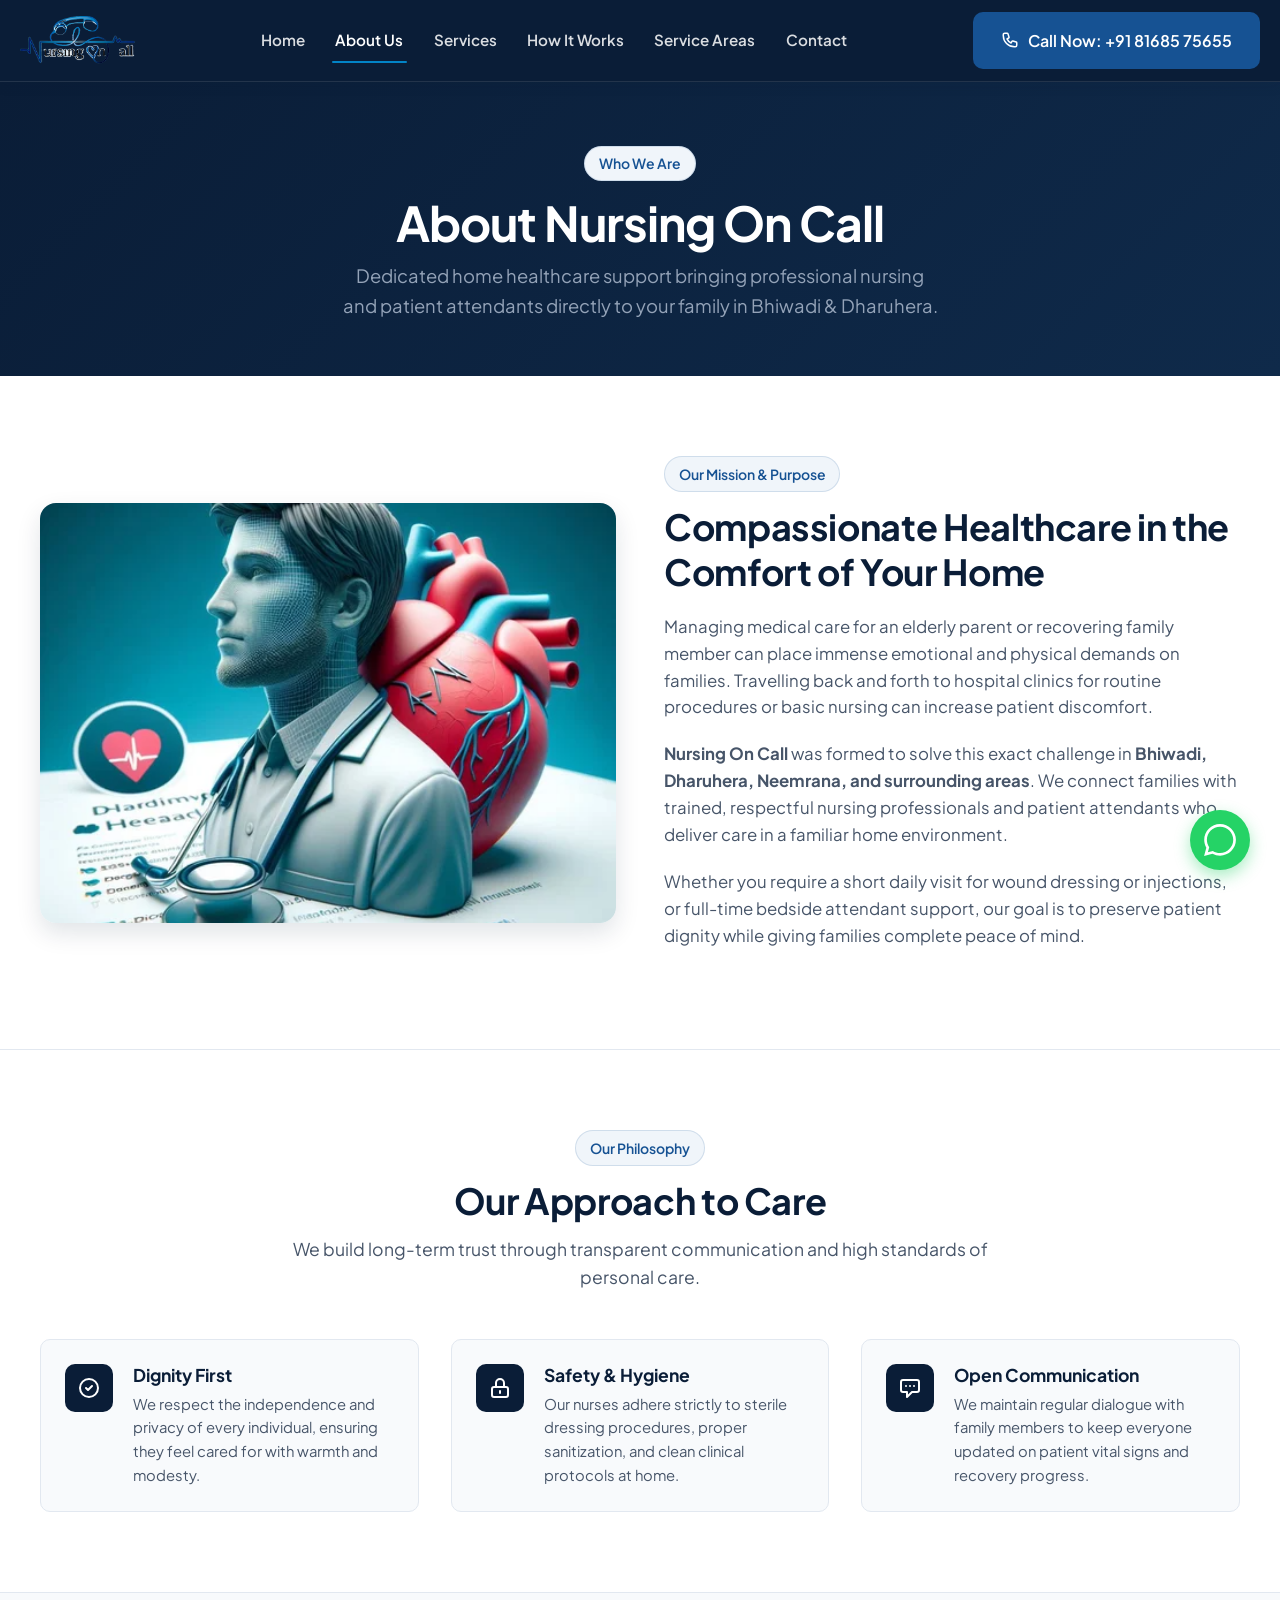
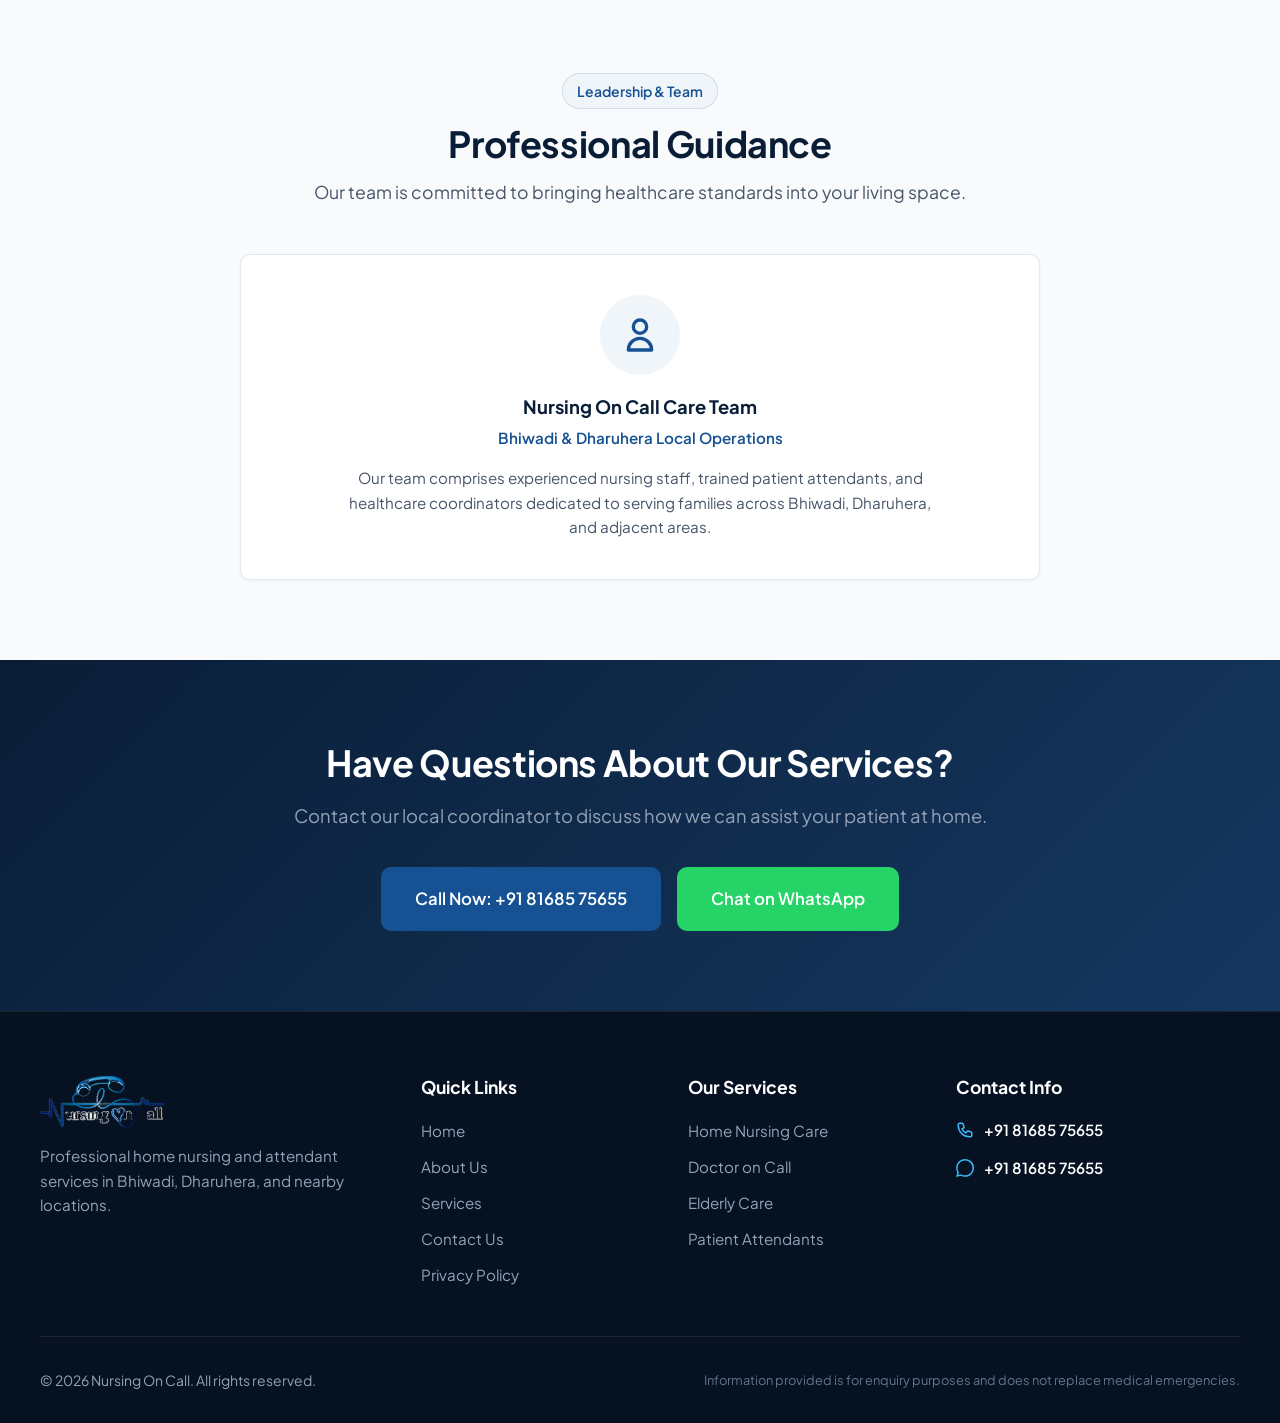
==== about.html @ bca787ae "first commit" ====
<!DOCTYPE html>
<html lang="en">
<head>
  <meta charset="UTF-8">
  <meta name="viewport" content="width=device-width, initial-scale=1.0">
  
  <!-- SEO Primary Meta Tags -->
  <title>About Us | Nursing On Call - Home Healthcare Bhiwadi & Dharuhera</title>
  <meta name="description" content="Learn about Nursing On Call. We provide reliable home nursing care, patient attendants, and senior care in Bhiwadi, Dharuhera & nearby regions. Call +91 81685 75655.">
  <link rel="canonical" href="https://nursingoncall.in/about.html">

  <!-- Open Graph -->
  <meta property="og:type" content="website">
  <meta property="og:url" content="https://nursingoncall.in/about.html">
  <meta property="og:title" content="About Us | Nursing On Call Home Care">
  <meta property="og:description" content="Dedicated home nursing care and patient assistance in Bhiwadi and Dharuhera. Focused on comfort, dignity, and family support.">
  <meta property="og:image" content="https://nursingoncall.in/assets/logo_nusing.png">

  <!-- Google Fonts & Styles -->
  <link rel="preconnect" href="https://fonts.googleapis.com">
  <link rel="preconnect" href="https://fonts.gstatic.com" crossorigin>
  <link href="https://fonts.googleapis.com/css2?family=Plus+Jakarta+Sans:wght@400;500;600;700;800&display=swap" rel="stylesheet">
  <link rel="stylesheet" href="css/style.css">
  <link rel="icon" type="image/jpeg" href="assets/logo_nusing.png">
</head>
<body>

  <!-- ==========================================================================
       SITE HEADER & NAVIGATION
       ========================================================================== -->
  <header class="site-header">
    <div class="container header-inner">
      <a href="index.html" class="brand-logo" aria-label="Nursing On Call Homepage">
        <img src="assets/logo_nusing.png" alt="Nursing On Call Logo" width="220" height="52">
      </a>

      <nav id="navMenu" class="nav-menu" aria-label="Main Navigation">
        <a href="index.html" class="nav-link">Home</a>
        <a href="about.html" class="nav-link active">About Us</a>
        <a href="services.html" class="nav-link">Services</a>
        <a href="index.html#how-it-works" class="nav-link">How It Works</a>
        <a href="index.html#service-areas" class="nav-link">Service Areas</a>
        <a href="contact.html" class="nav-link">Contact</a>
        <div class="mobile-nav-cta">
          <a href="tel:+918168575655" class="btn btn-primary btn-block">Call +91 81685 75655</a>
          <a href="https://wa.me/918168575655?text=Hello%2C%20I%20would%20like%20to%20know%20more%20about%20Nursing%20On%20Call%20services." class="btn btn-whatsapp btn-block" target="_blank" rel="noopener">Chat on WhatsApp</a>
        </div>
      </nav>

      <div class="header-actions">
        <a href="tel:+918168575655" class="btn btn-primary btn-header-call">
          <svg width="18" height="18" fill="none" stroke="currentColor" viewBox="0 0 24 24"><path stroke-linecap="round" stroke-linejoin="round" stroke-width="2" d="M3 5a2 2 0 012-2h3.28a1 1 0 01.948.684l1.498 4.493a1 1 0 01-.502 1.21l-2.257 1.13a11.042 11.042 0 005.516 5.516l1.13-2.257a1 1 0 011.21-.502l4.493 1.498a1 1 0 01.684.949V19a2 2 0 01-2 2h-1C9.716 21 3 14.284 3 6V5z"/></svg>
          Call Now: +91 81685 75655
        </a>

        <button id="mobileNavToggle" class="mobile-nav-toggle" aria-label="Toggle navigation menu" aria-expanded="false">
          <svg width="28" height="28" fill="none" stroke="currentColor" viewBox="0 0 24 24"><path stroke-linecap="round" stroke-linejoin="round" stroke-width="2" d="M4 6h16M4 12h16M4 18h16"/></svg>
        </button>
      </div>
    </div>
  </header>

  <!-- ==========================================================================
       PAGE BANNER
       ========================================================================== -->
  <section class="page-banner">
    <div class="container">
      <span class="section-tag">Who We Are</span>
      <h1>About Nursing On Call</h1>
      <p>Dedicated home healthcare support bringing professional nursing and patient attendants directly to your family in Bhiwadi & Dharuhera.</p>
    </div>
  </section>

  <!-- ==========================================================================
       MAIN ABOUT CONTENT
       ========================================================================== -->
  <section class="human-section">
    <div class="container">
      <div class="human-grid">
        <div class="human-image-wrapper">
          <img src="assets/images/doc_img.png" alt="Home healthcare consultation in Bhiwadi" width="600" height="420" loading="eager">
        </div>
        <div class="human-content">
          <span class="section-tag">Our Mission & Purpose</span>
          <h2>Compassionate Healthcare in the Comfort of Your Home</h2>
          <p>
            Managing medical care for an elderly parent or recovering family member can place immense emotional and physical demands on families. Travelling back and forth to hospital clinics for routine procedures or basic nursing can increase patient discomfort.
          </p>
          <p>
            <strong>Nursing On Call</strong> was formed to solve this exact challenge in <strong>Bhiwadi, Dharuhera, Neemrana, and surrounding areas</strong>. We connect families with trained, respectful nursing professionals and patient attendants who deliver care in a familiar home environment.
          </p>
          <p>
            Whether you require a short daily visit for wound dressing or injections, or full-time bedside attendant support, our goal is to preserve patient dignity while giving families complete peace of mind.
          </p>
        </div>
      </div>
    </div>
  </section>

  <!-- ==========================================================================
       OUR APPROACH TO CARE
       ========================================================================== -->
  <section class="why-us-section">
    <div class="container">
      <div class="section-header">
        <span class="section-tag">Our Philosophy</span>
        <h2>Our Approach to Care</h2>
        <p class="section-desc">We build long-term trust through transparent communication and high standards of personal care.</p>
      </div>

      <div class="why-grid">
        <div class="why-card">
          <div class="why-icon">
            <svg fill="none" stroke="currentColor" viewBox="0 0 24 24"><path stroke-linecap="round" stroke-linejoin="round" stroke-width="2" d="M9 12l2 2 4-4m6 2a9 9 0 11-18 0 9 9 0 0118 0z"/></svg>
          </div>
          <div class="why-content">
            <h3>Dignity First</h3>
            <p>We respect the independence and privacy of every individual, ensuring they feel cared for with warmth and modesty.</p>
          </div>
        </div>

        <div class="why-card">
          <div class="why-icon">
            <svg fill="none" stroke="currentColor" viewBox="0 0 24 24"><path stroke-linecap="round" stroke-linejoin="round" stroke-width="2" d="M12 15v2m-6 4h12a2 2 0 002-2v-6a2 2 0 00-2-2H6a2 2 0 00-2 2v6a2 2 0 002 2zm10-10V7a4 4 0 00-8 0v4h8z"/></svg>
          </div>
          <div class="why-content">
            <h3>Safety & Hygiene</h3>
            <p>Our nurses adhere strictly to sterile dressing procedures, proper sanitization, and clean clinical protocols at home.</p>
          </div>
        </div>

        <div class="why-card">
          <div class="why-icon">
            <svg fill="none" stroke="currentColor" viewBox="0 0 24 24"><path stroke-linecap="round" stroke-linejoin="round" stroke-width="2" d="M8 10h.01M12 10h.01M16 10h.01M9 16H5a2 2 0 01-2-2V6a2 2 0 012-2h14a2 2 0 012 2v8a2 2 0 01-2 2h-5l-5 5v-5z"/></svg>
          </div>
          <div class="why-content">
            <h3>Open Communication</h3>
            <p>We maintain regular dialogue with family members to keep everyone updated on patient vital signs and recovery progress.</p>
          </div>
        </div>
      </div>
    </div>
  </section>

  <!-- ==========================================================================
       BUSINESS OWNER / FOUNDER INFO (EDITABLE PLACEHOLDER SECTION)
       ========================================================================== -->
  <!-- BUSINESS OWNER INFO: Replace or update doctor/founder details below when verified -->
  <section class="trust-section">
    <div class="container">
      <div class="section-header">
        <span class="section-tag">Leadership & Team</span>
        <h2>Professional Guidance</h2>
        <p class="section-desc">Our team is committed to bringing healthcare standards into your living space.</p>
      </div>

      <div class="trust-grid" style="grid-template-columns: 1fr; max-width: 800px; margin: 0 auto;">
        <div class="trust-card" style="text-align: center; padding: 2.5rem;">
          <div style="width: 80px; height: 80px; background-color: var(--blue-light); color: var(--blue-primary); border-radius: 50%; display: flex; align-items: center; justify-content: center; margin: 0 auto 1.25rem auto;">
            <svg width="40" height="40" fill="none" stroke="currentColor" viewBox="0 0 24 24"><path stroke-linecap="round" stroke-linejoin="round" stroke-width="2" d="M16 7a4 4 0 11-8 0 4 4 0 018 0zM12 14a7 7 0 00-7 7h14a7 7 0 00-7-7z"/></svg>
          </div>
          <h3>Nursing On Call Care Team</h3>
          <p style="color: var(--blue-primary); font-weight: 600; margin-bottom: 1rem;">Bhiwadi & Dharuhera Local Operations</p>
          <p style="max-width: 600px; margin: 0 auto;">
            Our team comprises experienced nursing staff, trained patient attendants, and healthcare coordinators dedicated to serving families across Bhiwadi, Dharuhera, and adjacent areas.
          </p>
        </div>
      </div>
    </div>
  </section>

  <!-- ==========================================================================
       FINAL CTA
       ========================================================================== -->
  <section class="final-cta-section">
    <div class="container">
      <div class="final-cta-box">
        <h2>Have Questions About Our Services?</h2>
        <p>Contact our local coordinator to discuss how we can assist your patient at home.</p>
        <div class="final-cta-buttons">
          <a href="tel:+918168575655" class="btn btn-primary btn-lg">Call Now: +91 81685 75655</a>
          <a href="https://wa.me/918168575655?text=Hello%2C%20I%20would%20like%20to%20know%20more%20about%20Nursing%20On%20Call%20services." class="btn btn-whatsapp btn-lg" target="_blank" rel="noopener">Chat on WhatsApp</a>
        </div>
      </div>
    </div>
  </section>

  <!-- ==========================================================================
       SITE FOOTER
       ========================================================================== -->
  <footer class="site-footer">
    <div class="container">
      <div class="footer-grid">
        <div class="footer-brand">
          <img src="assets/logo_nusing.png" alt="Nursing On Call Logo" width="200" height="48">
          <p>Professional home nursing and attendant services in Bhiwadi, Dharuhera, and nearby locations.</p>
        </div>

        <div class="footer-column">
          <h3>Quick Links</h3>
          <ul class="footer-links">
            <li><a href="index.html">Home</a></li>
            <li><a href="about.html">About Us</a></li>
            <li><a href="services.html">Services</a></li>
            <li><a href="contact.html">Contact Us</a></li>
            <li><a href="privacy-policy.html">Privacy Policy</a></li>
          </ul>
        </div>

        <div class="footer-column">
          <h3>Our Services</h3>
          <ul class="footer-links">
            <li><a href="services.html">Home Nursing Care</a></li>
            <li><a href="services.html">Doctor on Call</a></li>
            <li><a href="services.html">Elderly Care</a></li>
            <li><a href="services.html">Patient Attendants</a></li>
          </ul>
        </div>

        <div class="footer-column">
          <h3>Contact Info</h3>
          <div class="footer-contact-info">
            <div class="footer-contact-item">
              <svg width="18" height="18" fill="none" stroke="currentColor" viewBox="0 0 24 24"><path stroke-linecap="round" stroke-linejoin="round" stroke-width="2" d="M3 5a2 2 0 012-2h3.28a1 1 0 01.948.684l1.498 4.493a1 1 0 01-.502 1.21l-2.257 1.13a11.042 11.042 0 005.516 5.516l1.13-2.257a1 1 0 011.21-.502l4.493 1.498a1 1 0 01.684.949V19a2 2 0 01-2 2h-1C9.716 21 3 14.284 3 6V5z"/></svg>
              <span><a href="tel:+918168575655">+91 81685 75655</a></span>
            </div>
            <div class="footer-contact-item">
              <svg width="18" height="18" fill="currentColor" viewBox="0 0 24 24"><path d="M.057 24l1.687-6.163c-1.041-1.804-1.588-3.849-1.587-5.946.003-6.556 5.338-11.891 11.893-11.891 3.181.001 6.167 1.24 8.413 3.488 2.245 2.248 3.481 5.236 3.48 8.414-.003 6.557-5.338 11.892-11.893 11.892-1.99-.001-3.951-.5-5.688-1.448l-6.305 1.654zm6.597-3.807c1.676.995 3.276 1.591 5.392 1.592 5.448 0 9.886-4.434 9.889-9.885.002-5.462-4.415-9.89-9.881-9.892-5.452 0-9.887 4.434-9.889 9.884-.001 2.225.651 3.891 1.746 5.634l-.999 3.648 3.742-.981z"/></svg>
              <span><a href="https://wa.me/918168575655?text=Hello%2C%20I%20would%20like%20to%20know%20more%20about%20Nursing%20On%20Call%20services." target="_blank" rel="noopener">+91 81685 75655</a></span>
            </div>
          </div>
        </div>
      </div>

      <div class="footer-bottom">
        <div>© 2026 Nursing On Call. All rights reserved.</div>
        <div class="footer-disclaimer">Information provided is for enquiry purposes and does not replace medical emergencies.</div>
      </div>
    </div>
  </footer>

  <!-- MOBILE BOTTOM BAR & FLOATING WHATSAPP -->
  <div class="mobile-bottom-bar">
    <a href="tel:+918168575655" class="mobile-action-btn call-btn">Call Now</a>
    <a href="https://wa.me/918168575655?text=Hello%2C%20I%20would%20like%20to%20know%20more%20about%20Nursing%20On%20Call%20services." class="mobile-action-btn wa-btn" target="_blank" rel="noopener">WhatsApp</a>
  </div>

  <a href="https://wa.me/918168575655?text=Hello%2C%20I%20would%20like%20to%20know%20more%20about%20Nursing%20On%20Call%20services." class="floating-wa-btn" target="_blank" rel="noopener" aria-label="Chat on WhatsApp">
    <svg viewBox="0 0 24 24"><path d="M.057 24l1.687-6.163c-1.041-1.804-1.588-3.849-1.587-5.946.003-6.556 5.338-11.891 11.893-11.891 3.181.001 6.167 1.24 8.413 3.488 2.245 2.248 3.481 5.236 3.48 8.414-.003 6.557-5.338 11.892-11.893 11.892-1.99-.001-3.951-.5-5.688-1.448l-6.305 1.654zm6.597-3.807c1.676.995 3.276 1.591 5.392 1.592 5.448 0 9.886-4.434 9.889-9.885.002-5.462-4.415-9.89-9.881-9.892-5.452 0-9.887 4.434-9.889 9.884-.001 2.225.651 3.891 1.746 5.634l-.999 3.648 3.742-.981z"/></svg>
  </a>

  <script src="js/main.js"></script>
</body>
</html>
---- css/style.css ----
/* ==========================================================================
   NURSING ON CALL - OFFICIAL BRAND STYLESHEET
   Domain: nursingoncall.in
   Location: Bhiwadi / Dharuhera, India (+91 81685 75655)
   ========================================================================== */

/* --------------------------------------------------------------------------
   1. DESIGN SYSTEM & CSS VARIABLES
   -------------------------------------------------------------------------- */
:root {
  /* Brand Color Palette (Derived from logo_nusing.png) */
  --navy-dark: #0A1D37;      /* Deep professional dark navy for header/footer */
  --navy-surface: #0F2A4A;   /* Secondary dark surface */
  --blue-primary: #165293;   /* Healthcare blue - primary CTAs & badges */
  --blue-hover: #103F74;     /* Darker blue hover state */
  --blue-light: #F0F5FA;     /* Soft sky blue background for cards/sections */
  --blue-border: #CBD5E1;    /* Subtle border accent */
  --blue-accent: #0284C7;    /* Vibrant accent blue */
  
  /* WhatsApp Brand Color */
  --wa-green: #25D366;
  --wa-green-dark: #1DA851;

  /* Neutral Spectrum */
  --text-main: #0F172A;      /* Primary high-contrast text */
  --text-muted: #475569;     /* Secondary descriptive text */
  --bg-page: #F8FAFC;        /* Body background */
  --bg-white: #FFFFFF;       /* Card white background */
  --border-light: #E2E8F0;   /* Light divider border */

  /* Typography */
  --font-family: 'Plus Jakarta Sans', system-ui, -apple-system, BlinkMacSystemFont, 'Segoe UI', Roboto, sans-serif;
  
  /* Layout & Spacing */
  --container-max: 1240px;
  --radius-sm: 6px;
  --radius-md: 10px;
  --radius-lg: 16px;
  --radius-full: 9999px;
  
  /* Elevation Shadows */
  --shadow-sm: 0 1px 3px rgba(10, 29, 55, 0.06);
  --shadow-md: 0 4px 12px rgba(10, 29, 55, 0.08);
  --shadow-lg: 0 10px 25px rgba(10, 29, 55, 0.12);

  /* Transitions */
  --transition-fast: 0.2s ease;
  --transition-normal: 0.3s ease;
}

/* --------------------------------------------------------------------------
   2. RESET & BASE STYLES
   -------------------------------------------------------------------------- */
*, *::before, *::after {
  box-sizing: border-box;
  margin: 0;
  padding: 0;
}

html {
  font-size: 16px;
  scroll-behavior: smooth;
  -webkit-text-size-adjust: 100%;
}

body {
  font-family: var(--font-family);
  color: var(--text-main);
  background-color: var(--bg-page);
  line-height: 1.6;
  -webkit-font-smoothing: antialiased;
  padding-bottom: 70px; /* Space for mobile bottom action bar */
}

@media (min-width: 768px) {
  body {
    padding-bottom: 0;
  }
}

img {
  max-width: 100%;
  height: auto;
  display: block;
}

a {
  color: var(--blue-primary);
  text-decoration: none;
  transition: color var(--transition-fast);
}

a:hover {
  color: var(--blue-hover);
}

button, input, select, textarea {
  font-family: inherit;
  font-size: inherit;
}

/* Focus styles for Accessibility */
:focus-visible {
  outline: 3px solid var(--blue-accent);
  outline-offset: 2px;
}

.container {
  width: 100%;
  max-width: var(--container-max);
  margin: 0 auto;
  padding: 0 1.25rem;
}

.sr-only {
  position: absolute;
  width: 1px;
  height: 1px;
  padding: 0;
  margin: -1px;
  overflow: hidden;
  clip: rect(0, 0, 0, 0);
  white-space: nowrap;
  border-width: 0;
}

/* --------------------------------------------------------------------------
   3. TYPOGRAPHY & SECTION HEADINGS
   -------------------------------------------------------------------------- */
h1, h2, h3, h4, h5, h6 {
  color: var(--navy-dark);
  font-weight: 700;
  line-height: 1.25;
}

h1 {
  font-size: clamp(2rem, 4vw, 3rem);
  letter-spacing: -0.02em;
}

h2 {
  font-size: clamp(1.6rem, 3vw, 2.25rem);
  letter-spacing: -0.01em;
}

h3 {
  font-size: clamp(1.2rem, 2vw, 1.5rem);
}

.section-tag {
  display: inline-flex;
  align-items: center;
  gap: 0.5rem;
  padding: 0.35rem 0.85rem;
  background-color: var(--blue-light);
  color: var(--blue-primary);
  font-size: 0.875rem;
  font-weight: 600;
  border-radius: var(--radius-full);
  margin-bottom: 0.75rem;
  border: 1px solid rgba(22, 82, 147, 0.15);
}

.section-header {
  text-align: center;
  max-width: 720px;
  margin: 0 auto 3rem auto;
}

.section-header.left-aligned {
  text-align: left;
  margin-left: 0;
}

.section-desc {
  color: var(--text-muted);
  font-size: 1.1rem;
  margin-top: 0.75rem;
}

/* --------------------------------------------------------------------------
   4. BUTTONS & CALL-TO-ACTIONS
   -------------------------------------------------------------------------- */
.btn {
  display: inline-flex;
  align-items: center;
  justify-content: center;
  gap: 0.6rem;
  padding: 0.85rem 1.6rem;
  font-weight: 600;
  font-size: 1rem;
  border-radius: var(--radius-md);
  border: 2px solid transparent;
  cursor: pointer;
  transition: all var(--transition-fast);
  text-align: center;
  white-space: nowrap;
}

.btn-primary {
  background-color: var(--blue-primary);
  color: var(--bg-white);
}

.btn-primary:hover {
  background-color: var(--blue-hover);
  color: var(--bg-white);
  box-shadow: 0 4px 12px rgba(22, 82, 147, 0.25);
}

.btn-whatsapp {
  background-color: var(--wa-green);
  color: var(--bg-white);
}

.btn-whatsapp:hover {
  background-color: var(--wa-green-dark);
  color: var(--bg-white);
  box-shadow: 0 4px 12px rgba(37, 211, 102, 0.3);
}

.btn-outline {
  background-color: transparent;
  color: var(--navy-dark);
  border-color: var(--border-light);
}

.btn-outline:hover {
  background-color: var(--blue-light);
  border-color: var(--blue-primary);
  color: var(--blue-primary);
}

.btn-outline-white {
  background-color: transparent;
  color: var(--bg-white);
  border-color: rgba(255, 255, 255, 0.4);
}

.btn-outline-white:hover {
  background-color: rgba(255, 255, 255, 0.15);
  border-color: var(--bg-white);
  color: var(--bg-white);
}

.btn-lg {
  padding: 1.05rem 2rem;
  font-size: 1.05rem;
}

.btn-sm {
  padding: 0.5rem 1rem;
  font-size: 0.875rem;
}

.btn-block {
  width: 100%;
}

/* --------------------------------------------------------------------------
   5. HEADER & NAVIGATION (FIXED & RESPONSIVE)
   -------------------------------------------------------------------------- */
.site-header {
  position: sticky;
  top: 0;
  z-index: 1000;
  background-color: var(--navy-dark);
  border-bottom: 1px solid rgba(255, 255, 255, 0.1);
  box-shadow: var(--shadow-md);
}

.header-inner {
  display: flex;
  align-items: center;
  justify-content: space-between;
  gap: 1.5rem;
  min-height: 80px;
  padding: 0.75rem 0;
}

.brand-logo {
  display: flex;
  align-items: center;
  flex-shrink: 0;
  text-decoration: none;
}

.brand-logo img {
  height: 48px;
  max-height: 48px;
  width: auto;
  object-fit: contain;
  border-radius: var(--radius-sm);
  transition: transform var(--transition-fast);
}

.brand-logo:hover img {
  transform: scale(1.02);
}

.nav-menu {
  display: flex;
  align-items: center;
  gap: 1.5rem;
  list-style: none;
  margin: 0;
  padding: 0;
}

.nav-link {
  color: rgba(255, 255, 255, 0.85);
  font-size: 0.95rem;
  font-weight: 600;
  padding: 0.4rem 0.2rem;
  position: relative;
  white-space: nowrap;
  transition: color var(--transition-fast);
}

.nav-link:hover,
.nav-link.active {
  color: var(--bg-white);
}

.nav-link.active::after {
  content: '';
  position: absolute;
  bottom: -4px;
  left: 0;
  width: 100%;
  height: 2px;
  background-color: var(--blue-accent);
  border-radius: 2px;
}

/* Mobile CTAs strictly hidden on desktop */
.mobile-nav-cta {
  display: none !important;
}

.header-actions {
  display: flex;
  align-items: center;
  gap: 1rem;
  flex-shrink: 0;
}

.mobile-nav-toggle {
  display: none;
  background: transparent;
  border: 1px solid rgba(255, 255, 255, 0.2);
  border-radius: var(--radius-sm);
  color: var(--bg-white);
  font-size: 1.5rem;
  cursor: pointer;
  padding: 0.4rem 0.6rem;
  align-items: center;
  justify-content: center;
  transition: background-color var(--transition-fast);
}

.mobile-nav-toggle:hover {
  background-color: rgba(255, 255, 255, 0.1);
}

/* --------------------------------------------------------------------------
   RESPONSIVE NAVBAR (MOBILE & TABLET: <= 991px)
   -------------------------------------------------------------------------- */
@media (max-width: 991px) {
  .header-inner {
    min-height: 70px;
    height: 70px;
    padding: 0.5rem 0;
  }

  .brand-logo img {
    height: 42px;
    max-height: 42px;
  }

  .header-actions .btn-header-call span {
    display: none; /* Icon-only on mobile header to save space */
  }

  .header-actions .btn-header-call {
    padding: 0.5rem 0.75rem;
    font-size: 0.875rem;
  }

  .mobile-nav-toggle {
    display: flex;
  }

  .nav-menu {
    position: fixed;
    top: 70px;
    left: 0;
    width: 100%;
    height: calc(100vh - 70px);
    background-color: var(--navy-dark);
    flex-direction: column;
    align-items: stretch;
    padding: 1.5rem 1.25rem;
    gap: 0.5rem;
    overflow-y: auto;
    box-shadow: var(--shadow-lg);
    border-bottom: 3px solid var(--blue-primary);
    transform: translateY(-120%);
    opacity: 0;
    visibility: hidden;
    transition: transform 0.3s cubic-bezier(0.16, 1, 0.3, 1), opacity 0.3s ease, visibility 0.3s ease;
    z-index: 999;
  }

  .nav-menu.is-active {
    transform: translateY(0);
    opacity: 1;
    visibility: visible;
  }

  .nav-link {
    display: block;
    font-size: 1.1rem;
    padding: 0.85rem 1rem;
    border-radius: var(--radius-md);
    border-bottom: 1px solid rgba(255, 255, 255, 0.05);
  }

  .nav-link:hover,
  .nav-link.active {
    background-color: rgba(255, 255, 255, 0.08);
  }

  .nav-link.active::after {
    display: none;
  }

  .mobile-nav-cta {
    display: flex !important;
    flex-direction: column;
    gap: 0.75rem;
    margin-top: 1.5rem;
    padding-top: 1.5rem;
    border-top: 1px solid rgba(255, 255, 255, 0.15);
  }
}

/* --------------------------------------------------------------------------
   6. HERO SECTION
   -------------------------------------------------------------------------- */
.hero-section {
  position: relative;
  background: linear-gradient(135deg, var(--navy-dark) 0%, var(--navy-surface) 100%);
  color: var(--bg-white);
  padding: 3.5rem 0 4.5rem 0;
  overflow: hidden;
}

.hero-grid {
  display: grid;
  grid-template-columns: 1fr;
  gap: 2.5rem;
  align-items: center;
}

@media (min-width: 992px) {
  .hero-grid {
    grid-template-columns: 1.15fr 0.85fr;
    gap: 3.5rem;
  }
}

.hero-content h1 {
  color: var(--bg-white);
  margin-bottom: 1.25rem;
}

.hero-content .highlight {
  color: #38BDF8;
}

.hero-subtitle {
  font-size: 1.2rem;
  color: #94A3B8;
  margin-bottom: 2rem;
  max-width: 600px;
  line-height: 1.6;
}

.hero-ctas {
  display: flex;
  flex-wrap: wrap;
  gap: 1rem;
  margin-bottom: 2.5rem;
}

.hero-badge-strip {
  display: flex;
  flex-wrap: wrap;
  gap: 1rem 1.5rem;
  padding-top: 1.5rem;
  border-top: 1px solid rgba(255, 255, 255, 0.12);
}

.hero-trust-item {
  display: flex;
  align-items: center;
  gap: 0.5rem;
  font-size: 0.9rem;
  color: #CBD5E1;
}

.hero-trust-item svg {
  color: #38BDF8;
  flex-shrink: 0;
}

.hero-image-wrapper {
  position: relative;
  border-radius: var(--radius-lg);
  overflow: hidden;
  box-shadow: 0 20px 40px rgba(0, 0, 0, 0.3);
  border: 3px solid rgba(255, 255, 255, 0.15);
}

.hero-image-wrapper img {
  width: 100%;
  height: 420px;
  object-fit: cover;
}

.hero-floating-card {
  position: absolute;
  bottom: 1.25rem;
  left: 1.25rem;
  background-color: rgba(10, 29, 55, 0.92);
  backdrop-filter: blur(8px);
  padding: 0.85rem 1.25rem;
  border-radius: var(--radius-md);
  border: 1px solid rgba(255, 255, 255, 0.15);
  display: flex;
  align-items: center;
  gap: 0.85rem;
  color: var(--bg-white);
  box-shadow: var(--shadow-md);
}

.hero-floating-card-icon {
  width: 40px;
  height: 40px;
  background-color: var(--blue-primary);
  border-radius: 50%;
  display: flex;
  align-items: center;
  justify-content: center;
}

/* --------------------------------------------------------------------------
   7. QUICK SERVICES SECTION
   -------------------------------------------------------------------------- */
.services-section {
  padding: 5rem 0;
  background-color: var(--bg-page);
}

.services-grid {
  display: grid;
  grid-template-columns: repeat(1, 1fr);
  gap: 1.5rem;
}

@media (min-width: 640px) {
  .services-grid {
    grid-template-columns: repeat(2, 1fr);
  }
}

@media (min-width: 1024px) {
  .services-grid {
    grid-template-columns: repeat(4, 1fr);
  }
}

.service-card {
  background-color: var(--bg-white);
  border: 1px solid var(--border-light);
  border-radius: var(--radius-md);
  padding: 1.75rem 1.5rem;
  display: flex;
  flex-direction: column;
  height: 100%;
  transition: transform var(--transition-fast), box-shadow var(--transition-fast), border-color var(--transition-fast);
}

.service-card:hover {
  transform: translateY(-4px);
  box-shadow: var(--shadow-md);
  border-color: var(--blue-primary);
}

.service-icon {
  width: 52px;
  height: 52px;
  border-radius: var(--radius-md);
  background-color: var(--blue-light);
  color: var(--blue-primary);
  display: flex;
  align-items: center;
  justify-content: center;
  margin-bottom: 1.25rem;
}

.service-icon svg {
  width: 28px;
  height: 28px;
}

.service-card h3 {
  font-size: 1.2rem;
  margin-bottom: 0.6rem;
}

.service-card p {
  color: var(--text-muted);
  font-size: 0.95rem;
  margin-bottom: 1.5rem;
  flex-grow: 1;
}

.service-card .btn-service-enquire {
  margin-top: auto;
}

/* --------------------------------------------------------------------------
   8. WHY CHOOSE NURSING ON CALL
   -------------------------------------------------------------------------- */
.why-us-section {
  padding: 5rem 0;
  background-color: var(--bg-white);
  border-top: 1px solid var(--border-light);
  border-bottom: 1px solid var(--border-light);
}

.why-grid {
  display: grid;
  grid-template-columns: repeat(1, 1fr);
  gap: 2rem;
}

@media (min-width: 768px) {
  .why-grid {
    grid-template-columns: repeat(2, 1fr);
  }
}

@media (min-width: 1024px) {
  .why-grid {
    grid-template-columns: repeat(3, 1fr);
  }
}

.why-card {
  display: flex;
  gap: 1.25rem;
  padding: 1.5rem;
  background-color: var(--bg-page);
  border-radius: var(--radius-md);
  border: 1px solid var(--border-light);
}

.why-icon {
  width: 48px;
  height: 48px;
  background-color: var(--navy-dark);
  color: var(--bg-white);
  border-radius: var(--radius-md);
  display: flex;
  align-items: center;
  justify-content: center;
  flex-shrink: 0;
}

.why-icon svg {
  width: 24px;
  height: 24px;
}

.why-content h3 {
  font-size: 1.1rem;
  margin-bottom: 0.4rem;
}

.why-content p {
  color: var(--text-muted);
  font-size: 0.925rem;
}

/* --------------------------------------------------------------------------
   9. HOW IT WORKS
   -------------------------------------------------------------------------- */
.how-it-works-section {
  padding: 5rem 0;
  background-color: var(--blue-light);
}

.steps-grid {
  display: grid;
  grid-template-columns: repeat(1, 1fr);
  gap: 1.75rem;
}

@media (min-width: 640px) {
  .steps-grid {
    grid-template-columns: repeat(2, 1fr);
  }
}

@media (min-width: 1024px) {
  .steps-grid {
    grid-template-columns: repeat(4, 1fr);
  }
}

.step-card {
  background-color: var(--bg-white);
  border-radius: var(--radius-md);
  padding: 2rem 1.5rem;
  position: relative;
  box-shadow: var(--shadow-sm);
  border: 1px solid var(--border-light);
}

.step-number {
  font-size: 2.25rem;
  font-weight: 800;
  color: var(--blue-primary);
  opacity: 0.85;
  line-height: 1;
  margin-bottom: 1rem;
}

.step-card h3 {
  font-size: 1.15rem;
  margin-bottom: 0.5rem;
}

.step-card p {
  color: var(--text-muted);
  font-size: 0.95rem;
}

/* --------------------------------------------------------------------------
   10. HUMAN CARE / ABOUT SECTION
   -------------------------------------------------------------------------- */
.human-section {
  padding: 5rem 0;
  background-color: var(--bg-white);
}

.human-grid {
  display: grid;
  grid-template-columns: 1fr;
  gap: 3rem;
  align-items: center;
}

@media (min-width: 992px) {
  .human-grid {
    grid-template-columns: 1fr 1fr;
  }
}

.human-image-wrapper {
  position: relative;
  border-radius: var(--radius-lg);
  overflow: hidden;
  box-shadow: var(--shadow-lg);
}

.human-image-wrapper img {
  width: 100%;
  height: 420px;
  object-fit: cover;
}

.human-content h2 {
  margin-bottom: 1.25rem;
}

.human-content p {
  color: var(--text-muted);
  font-size: 1.05rem;
  margin-bottom: 1.25rem;
}

.human-bullet-list {
  list-style: none;
  margin: 1.5rem 0 2rem 0;
  display: flex;
  flex-direction: column;
  gap: 0.75rem;
}

.human-bullet-item {
  display: flex;
  align-items: flex-start;
  gap: 0.75rem;
  font-weight: 600;
  color: var(--navy-dark);
}

.human-bullet-item svg {
  color: var(--blue-primary);
  flex-shrink: 0;
  margin-top: 3px;
}

/* --------------------------------------------------------------------------
   11. SERVICE AREAS SECTION
   -------------------------------------------------------------------------- */
.service-areas-section {
  padding: 4.5rem 0;
  background-color: var(--navy-dark);
  color: var(--bg-white);
  text-align: center;
}

.service-areas-section h2 {
  color: var(--bg-white);
  margin-bottom: 0.5rem;
}

.service-areas-section .section-desc {
  color: #94A3B8;
}

.locations-grid {
  display: flex;
  flex-wrap: wrap;
  justify-content: center;
  gap: 1rem;
  margin-top: 2rem;
}

.location-chip {
  background-color: rgba(255, 255, 255, 0.08);
  border: 1px solid rgba(255, 255, 255, 0.15);
  color: var(--bg-white);
  padding: 0.75rem 1.5rem;
  border-radius: var(--radius-full);
  font-weight: 600;
  display: flex;
  align-items: center;
  gap: 0.5rem;
  transition: all var(--transition-fast);
}

.location-chip:hover {
  background-color: var(--blue-primary);
  border-color: var(--blue-primary);
}

.location-chip svg {
  color: #38BDF8;
}

/* --------------------------------------------------------------------------
   12. TRUST & SAFETY SECTION
   -------------------------------------------------------------------------- */
.trust-section {
  padding: 5rem 0;
  background-color: var(--bg-page);
}

.trust-grid {
  display: grid;
  grid-template-columns: repeat(1, 1fr);
  gap: 1.5rem;
}

@media (min-width: 768px) {
  .trust-grid {
    grid-template-columns: repeat(3, 1fr);
  }
}

.trust-card {
  background-color: var(--bg-white);
  padding: 2rem;
  border-radius: var(--radius-md);
  border: 1px solid var(--border-light);
  box-shadow: var(--shadow-sm);
}

.trust-card h3 {
  font-size: 1.15rem;
  margin-bottom: 0.5rem;
  color: var(--navy-dark);
}

.trust-card p {
  color: var(--text-muted);
  font-size: 0.95rem;
}

/* --------------------------------------------------------------------------
   13. TESTIMONIALS SECTION
   -------------------------------------------------------------------------- */
.testimonials-section {
  padding: 5rem 0;
  background-color: var(--bg-white);
}

.testimonials-grid {
  display: grid;
  grid-template-columns: repeat(1, 1fr);
  gap: 1.5rem;
}

@media (min-width: 768px) {
  .testimonials-grid {
    grid-template-columns: repeat(3, 1fr);
  }
}

.testimonial-card {
  background-color: var(--bg-page);
  padding: 2rem;
  border-radius: var(--radius-md);
  border: 1px solid var(--border-light);
  display: flex;
  flex-direction: column;
  justify-content: space-between;
}

.testimonial-text {
  font-style: italic;
  color: var(--text-main);
  margin-bottom: 1.5rem;
}

.testimonial-author {
  display: flex;
  align-items: center;
  gap: 0.85rem;
}

.author-avatar {
  width: 44px;
  height: 44px;
  background-color: var(--blue-light);
  color: var(--blue-primary);
  border-radius: 50%;
  display: flex;
  align-items: center;
  justify-content: center;
  font-weight: 700;
}

.author-info h4 {
  font-size: 0.95rem;
  margin-bottom: 0.1rem;
}

.author-info span {
  font-size: 0.825rem;
  color: var(--text-muted);
}

.placeholder-badge {
  display: inline-block;
  background-color: #FEF3C7;
  color: #92400E;
  font-size: 0.75rem;
  font-weight: 600;
  padding: 0.2rem 0.5rem;
  border-radius: 4px;
  margin-bottom: 0.75rem;
}

/* --------------------------------------------------------------------------
   14. FAQ SECTION
   -------------------------------------------------------------------------- */
.faq-section {
  padding: 5rem 0;
  background-color: var(--blue-light);
}

.faq-container {
  max-width: 800px;
  margin: 0 auto;
}

.faq-item {
  background-color: var(--bg-white);
  border-radius: var(--radius-md);
  margin-bottom: 1rem;
  border: 1px solid var(--border-light);
  overflow: hidden;
}

.faq-question {
  width: 100%;
  text-align: left;
  padding: 1.25rem 1.5rem;
  background: none;
  border: none;
  font-size: 1.1rem;
  font-weight: 600;
  color: var(--navy-dark);
  display: flex;
  align-items: center;
  justify-content: space-between;
  cursor: pointer;
  gap: 1rem;
}

.faq-question:hover {
  background-color: var(--bg-page);
}

.faq-icon {
  width: 24px;
  height: 24px;
  transition: transform var(--transition-normal);
  color: var(--blue-primary);
  flex-shrink: 0;
}

.faq-item.is-open .faq-icon {
  transform: rotate(180deg);
}

.faq-answer {
  max-height: 0;
  overflow: hidden;
  transition: max-height var(--transition-normal);
}

.faq-answer-inner {
  padding: 0 1.5rem 1.5rem 1.5rem;
  color: var(--text-muted);
  font-size: 1rem;
  line-height: 1.6;
}

/* --------------------------------------------------------------------------
   15. FINAL CTA SECTION
   -------------------------------------------------------------------------- */
.final-cta-section {
  padding: 5rem 0;
  background: linear-gradient(135deg, var(--navy-dark) 0%, #153860 100%);
  color: var(--bg-white);
  text-align: center;
}

.final-cta-box {
  max-width: 760px;
  margin: 0 auto;
}

.final-cta-box h2 {
  color: var(--bg-white);
  margin-bottom: 1rem;
}

.final-cta-box p {
  color: #94A3B8;
  font-size: 1.15rem;
  margin-bottom: 2.25rem;
}

.final-cta-buttons {
  display: flex;
  justify-content: center;
  flex-wrap: wrap;
  gap: 1rem;
}

/* --------------------------------------------------------------------------
   16. FOOTER
   -------------------------------------------------------------------------- */
.site-footer {
  background-color: #061122;
  color: #94A3B8;
  padding: 4rem 0 2rem 0;
  border-top: 1px solid rgba(255, 255, 255, 0.08);
}

.footer-grid {
  display: grid;
  grid-template-columns: repeat(1, 1fr);
  gap: 2.5rem;
  margin-bottom: 3rem;
}

@media (min-width: 768px) {
  .footer-grid {
    grid-template-columns: 1.5fr 1fr 1fr 1.25fr;
  }
}

.footer-brand img {
  height: 52px;
  width: auto;
  margin-bottom: 1rem;
  border-radius: var(--radius-sm);
}

.footer-brand p {
  font-size: 0.95rem;
  line-height: 1.6;
}

.footer-column h3 {
  color: var(--bg-white);
  font-size: 1.1rem;
  margin-bottom: 1.25rem;
}

.footer-links {
  list-style: none;
  display: flex;
  flex-direction: column;
  gap: 0.65rem;
}

.footer-links a {
  color: #94A3B8;
  font-size: 0.95rem;
}

.footer-links a:hover {
  color: var(--bg-white);
}

.footer-contact-info {
  display: flex;
  flex-direction: column;
  gap: 0.85rem;
  font-size: 0.95rem;
}

.footer-contact-item {
  display: flex;
  align-items: flex-start;
  gap: 0.65rem;
}

.footer-contact-item svg {
  color: #38BDF8;
  flex-shrink: 0;
  margin-top: 3px;
}

.footer-contact-item a {
  color: var(--bg-white);
  font-weight: 600;
}

.footer-bottom {
  padding-top: 2rem;
  border-top: 1px solid rgba(255, 255, 255, 0.08);
  display: flex;
  flex-direction: column;
  align-items: center;
  gap: 1rem;
  text-align: center;
  font-size: 0.875rem;
}

@media (min-width: 768px) {
  .footer-bottom {
    flex-direction: row;
    justify-content: space-between;
    text-align: left;
  }
}

.footer-disclaimer {
  max-width: 600px;
  font-size: 0.8rem;
  color: #64748B;
}

/* --------------------------------------------------------------------------
   17. PERSISTENT MOBILE BOTTOM ACTION BAR
   -------------------------------------------------------------------------- */
.mobile-bottom-bar {
  display: flex;
  position: fixed;
  bottom: 0;
  left: 0;
  width: 100%;
  height: 64px;
  background-color: var(--navy-dark);
  border-top: 1px solid rgba(255, 255, 255, 0.15);
  z-index: 999;
  box-shadow: 0 -4px 15px rgba(0, 0, 0, 0.2);
}

@media (min-width: 768px) {
  .mobile-bottom-bar {
    display: none;
  }
}

.mobile-action-btn {
  flex: 1;
  display: flex;
  align-items: center;
  justify-content: center;
  gap: 0.5rem;
  color: var(--bg-white);
  font-weight: 700;
  font-size: 0.95rem;
  text-decoration: none;
}

.mobile-action-btn.call-btn {
  background-color: var(--blue-primary);
}

.mobile-action-btn.wa-btn {
  background-color: var(--wa-green);
}

/* --------------------------------------------------------------------------
   18. FLOATING WHATSAPP BUTTON (DESKTOP & GLOBAL)
   -------------------------------------------------------------------------- */
.floating-wa-btn {
  position: fixed;
  bottom: 80px;
  right: 20px;
  z-index: 998;
  background-color: var(--wa-green);
  color: var(--bg-white);
  width: 56px;
  height: 56px;
  border-radius: 50%;
  display: flex;
  align-items: center;
  justify-content: center;
  box-shadow: 0 6px 16px rgba(37, 211, 102, 0.4);
  transition: transform var(--transition-fast), background-color var(--transition-fast);
}

@media (min-width: 768px) {
  .floating-wa-btn {
    bottom: 30px;
    right: 30px;
    width: 60px;
    height: 60px;
  }
}

.floating-wa-btn:hover {
  background-color: var(--wa-green-dark);
  transform: scale(1.08);
  color: var(--bg-white);
}

.floating-wa-btn svg {
  width: 32px;
  height: 32px;
  fill: currentColor;
}

.floating-wa-tooltip {
  position: absolute;
  right: 70px;
  background-color: var(--navy-dark);
  color: var(--bg-white);
  padding: 0.5rem 0.85rem;
  border-radius: var(--radius-md);
  font-size: 0.85rem;
  font-weight: 600;
  white-space: nowrap;
  opacity: 0;
  visibility: hidden;
  pointer-events: none;
  transition: all var(--transition-fast);
  box-shadow: var(--shadow-md);
}

.floating-wa-btn:hover .floating-wa-tooltip {
  opacity: 1;
  visibility: visible;
}

/* --------------------------------------------------------------------------
   19. FORM STYLES (CONTACT PAGE)
   -------------------------------------------------------------------------- */
.contact-grid {
  display: grid;
  grid-template-columns: 1fr;
  gap: 3rem;
}

@media (min-width: 992px) {
  .contact-grid {
    grid-template-columns: 1fr 1.25fr;
  }
}

.contact-card-box {
  background-color: var(--bg-white);
  border-radius: var(--radius-lg);
  padding: 2.5rem;
  border: 1px solid var(--border-light);
  box-shadow: var(--shadow-md);
}

.form-group {
  margin-bottom: 1.25rem;
}

.form-label {
  display: block;
  font-weight: 600;
  font-size: 0.95rem;
  margin-bottom: 0.4rem;
  color: var(--navy-dark);
}

.form-control {
  width: 100%;
  padding: 0.85rem 1rem;
  border: 1px solid var(--border-light);
  border-radius: var(--radius-md);
  font-size: 1rem;
  color: var(--text-main);
  background-color: var(--bg-page);
  transition: border-color var(--transition-fast), background-color var(--transition-fast);
}

.form-control:focus {
  outline: none;
  border-color: var(--blue-primary);
  background-color: var(--bg-white);
}

textarea.form-control {
  resize: vertical;
  min-height: 120px;
}

.contact-direct-cards {
  display: flex;
  flex-direction: column;
  gap: 1.25rem;
  margin-bottom: 2rem;
}

.contact-info-card {
  background-color: var(--bg-white);
  padding: 1.5rem;
  border-radius: var(--radius-md);
  border: 1px solid var(--border-light);
  display: flex;
  align-items: center;
  gap: 1.25rem;
}

.contact-info-icon {
  width: 48px;
  height: 48px;
  border-radius: var(--radius-md);
  background-color: var(--blue-light);
  color: var(--blue-primary);
  display: flex;
  align-items: center;
  justify-content: center;
  flex-shrink: 0;
}

/* --------------------------------------------------------------------------
   20. INNER PAGE HEADERS & DISCLAIMERS
   -------------------------------------------------------------------------- */
.page-banner {
  background: linear-gradient(135deg, var(--navy-dark) 0%, var(--navy-surface) 100%);
  color: var(--bg-white);
  padding: 4rem 0 3.5rem 0;
  text-align: center;
}

.page-banner h1 {
  color: var(--bg-white);
  margin-bottom: 0.5rem;
}

.page-banner p {
  color: #94A3B8;
  font-size: 1.15rem;
  max-width: 600px;
  margin: 0 auto;
}

.medical-disclaimer-box {
  background-color: #EFF6FF;
  border-left: 4px solid var(--blue-primary);
  padding: 1.25rem 1.5rem;
  border-radius: 0 var(--radius-md) var(--radius-md) 0;
  margin: 2.5rem 0;
  color: #1E40AF;
  font-size: 0.95rem;
}
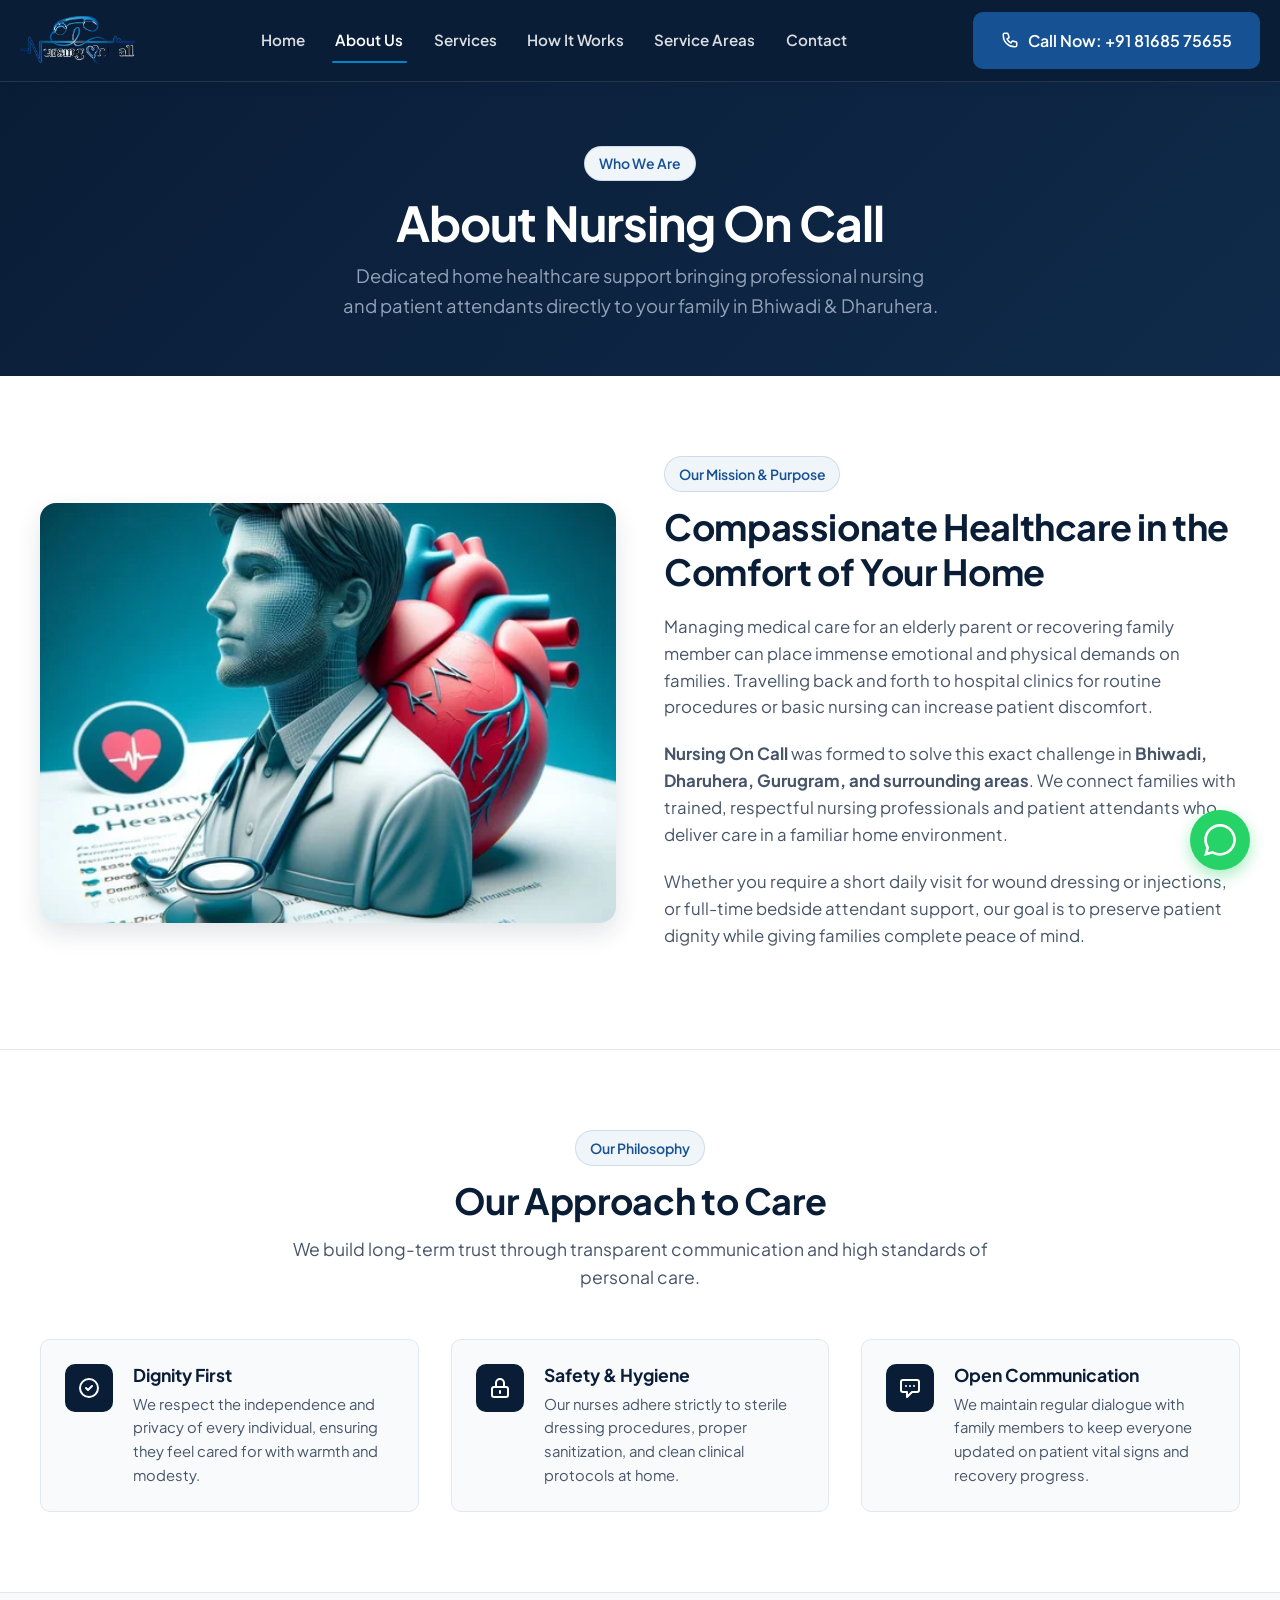
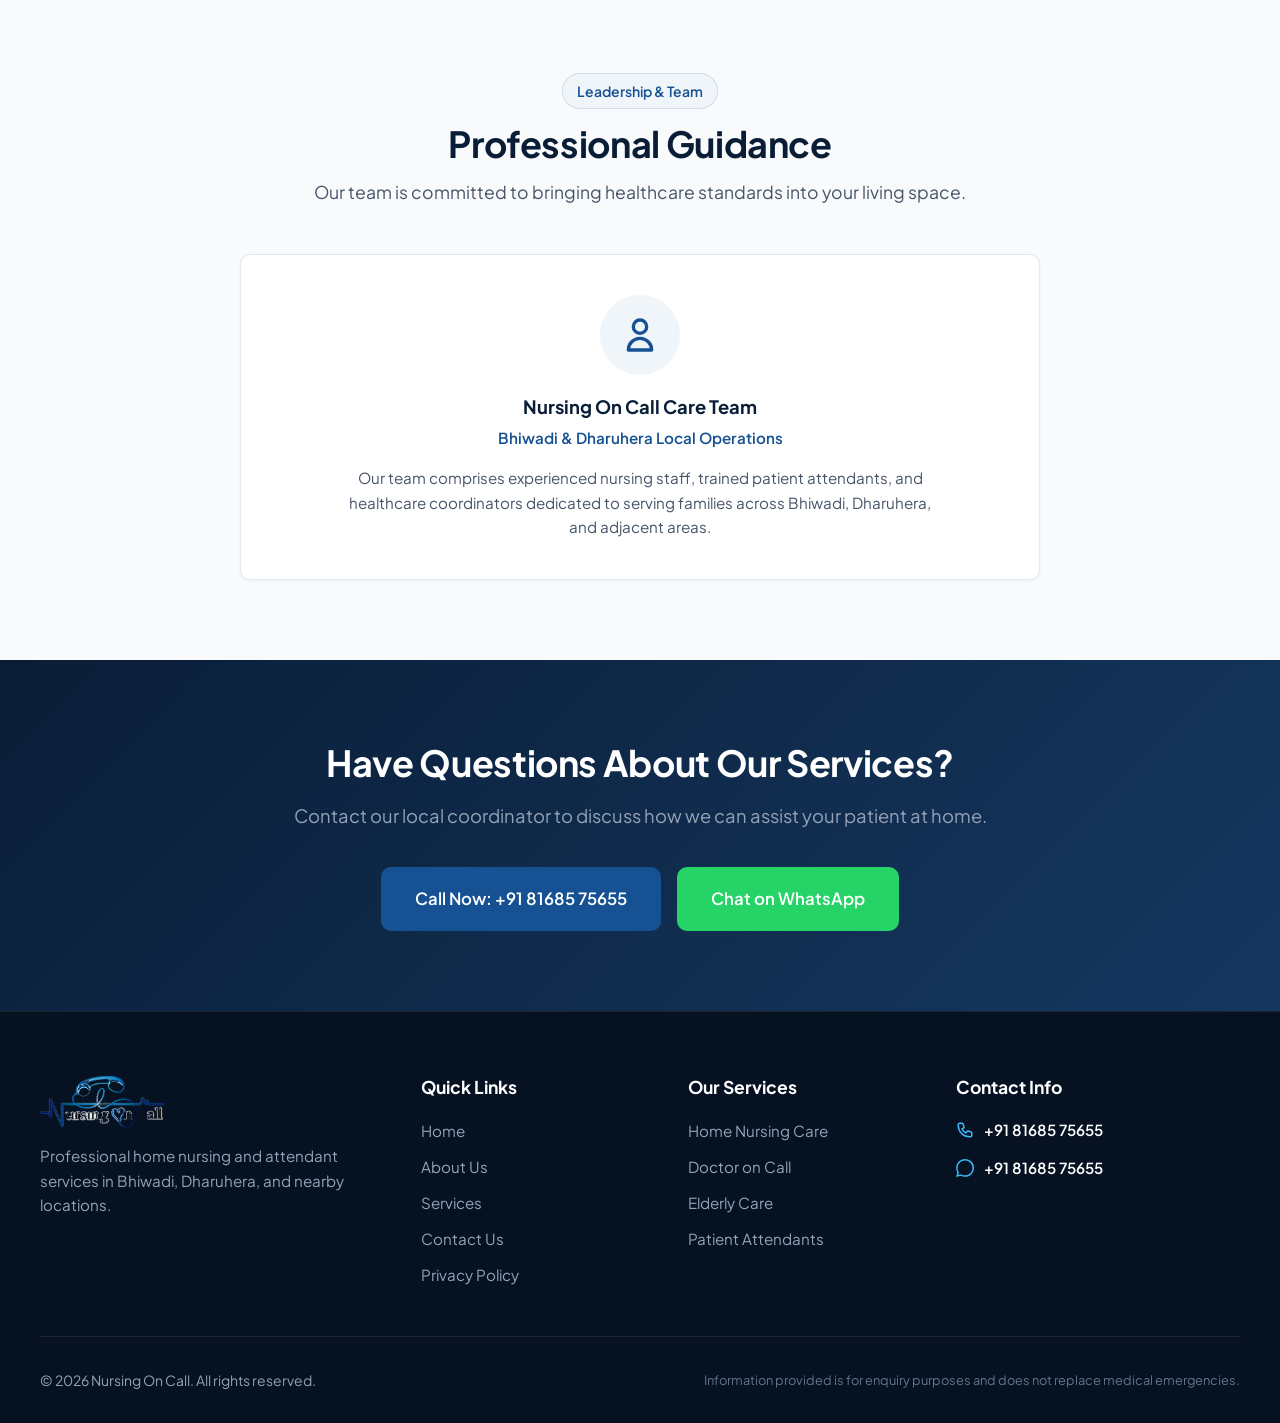
==== commit 73db8979: "minor Update" ====
--- a/about.html
+++ b/about.html
@@ -87,7 +87,7 @@
             Managing medical care for an elderly parent or recovering family member can place immense emotional and physical demands on families. Travelling back and forth to hospital clinics for routine procedures or basic nursing can increase patient discomfort.
           </p>
           <p>
-            <strong>Nursing On Call</strong> was formed to solve this exact challenge in <strong>Bhiwadi, Dharuhera, Neemrana, and surrounding areas</strong>. We connect families with trained, respectful nursing professionals and patient attendants who deliver care in a familiar home environment.
+            <strong>Nursing On Call</strong> was formed to solve this exact challenge in <strong>Bhiwadi, Dharuhera, Gurugram, and surrounding areas</strong>. We connect families with trained, respectful nursing professionals and patient attendants who deliver care in a familiar home environment.
           </p>
           <p>
             Whether you require a short daily visit for wound dressing or injections, or full-time bedside attendant support, our goal is to preserve patient dignity while giving families complete peace of mind.
